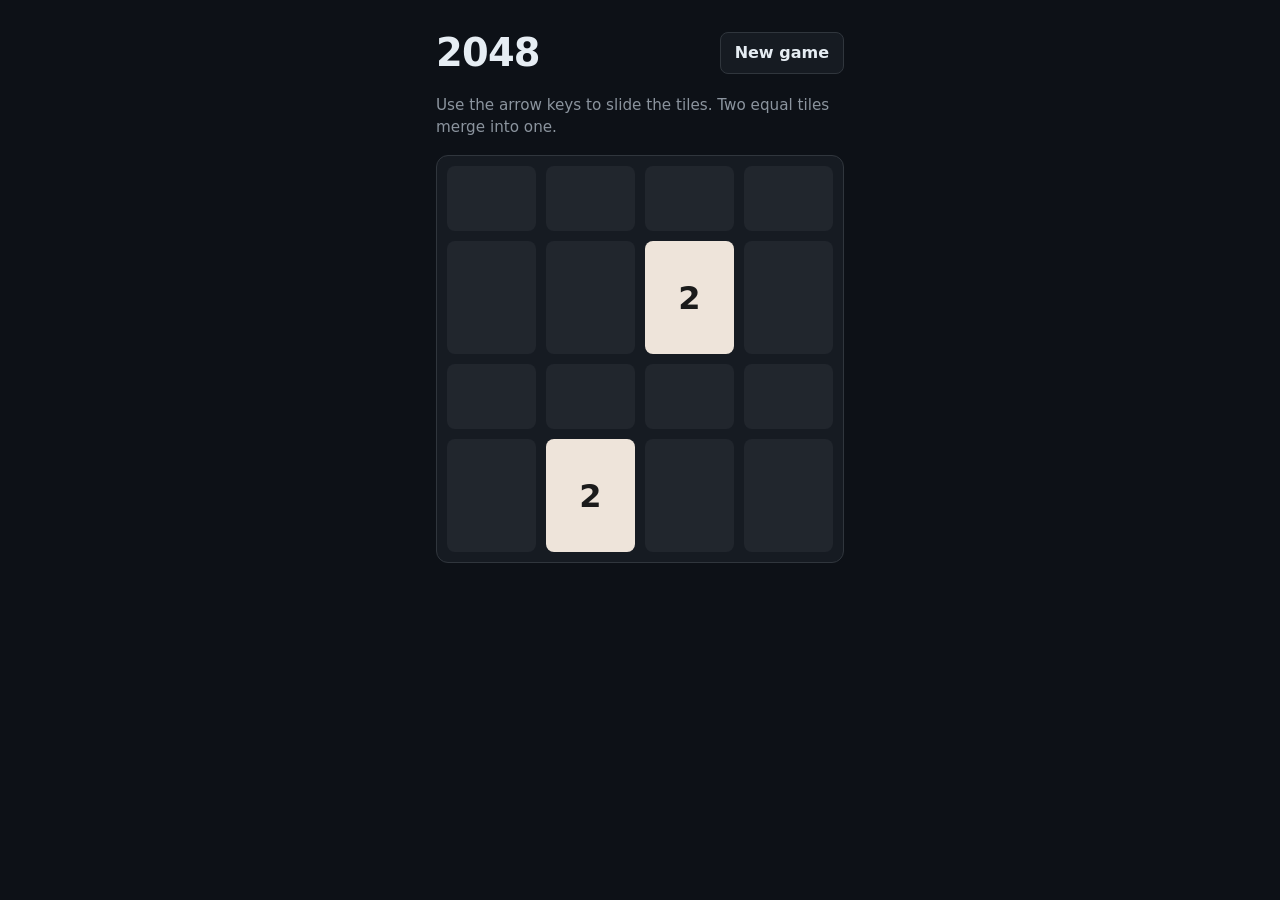
==== 2048/index.html @ 6b9ceb21 "2048: board, slide and merge rules, arrow key play" ====
<!doctype html>
<html lang="en" dir="ltr">
<head>
  <meta charset="utf-8">
  <meta name="viewport" content="width=device-width, initial-scale=1">
  <title>2048</title>
  <meta name="description" content="Slide numbered tiles around a 4x4 board and merge equal ones until you reach 2048.">
  <link rel="stylesheet" href="style.css">
</head>
<body>
  <main class="game">
    <header class="top">
      <h1>2048</h1>
      <div class="actions">
        <button id="new-game" type="button">New game</button>
      </div>
    </header>
    <p class="help" id="help">Use the arrow keys to slide the tiles. Two equal tiles merge into one.</p>
    <div id="board" class="board" tabindex="0" role="group" aria-label="Game board" aria-describedby="help"></div>
  </main>
  <script src="rules.js"></script>
  <script src="main.js"></script>
</body>
</html>
---- 2048/style.css ----
:root {
  --bg: #0d1117;
  --panel: #161b22;
  --border: #30363d;
  --ink: #e6edf3;
  --muted: #8b949e;
  --accent: #58a6ff;
  --cell: #21262d;
}

* {
  box-sizing: border-box;
}

body {
  margin: 0;
  min-height: 100vh;
  background: var(--bg);
  color: var(--ink);
  font-family: ui-sans-serif, system-ui, -apple-system, "Segoe UI", sans-serif;
  line-height: 1.5;
}

.game {
  width: min(100%, 440px);
  margin: 0 auto;
  padding: 24px 16px 40px;
}

.top {
  display: flex;
  align-items: center;
  justify-content: space-between;
  gap: 12px;
  flex-wrap: wrap;
}

h1 {
  margin: 0;
  font-size: 2.4rem;
  letter-spacing: -0.02em;
}

.actions {
  display: flex;
  gap: 8px;
}

button {
  font: inherit;
  font-weight: 600;
  color: var(--ink);
  background: var(--panel);
  border: 1px solid var(--border);
  border-radius: 8px;
  padding: 8px 14px;
  cursor: pointer;
}

button:hover {
  border-color: var(--accent);
}

button:focus-visible,
.board:focus-visible {
  outline: 3px solid var(--accent);
  outline-offset: 3px;
}

.help {
  color: var(--muted);
  margin: 12px 0 16px;
  font-size: 0.95rem;
}

.board {
  display: grid;
  grid-template-columns: repeat(4, 1fr);
  gap: 10px;
  padding: 10px;
  background: var(--panel);
  border: 1px solid var(--border);
  border-radius: 12px;
  aspect-ratio: 1;
  width: 100%;
}

.tile {
  display: flex;
  align-items: center;
  justify-content: center;
  border-radius: 8px;
  background: var(--cell);
  font-weight: 700;
  font-size: clamp(1.1rem, 7vw, 2rem);
  color: #1b1b1b;
}

.tile-2 { background: #eee4da; }
.tile-4 { background: #ede0c8; }
.tile-8 { background: #f2b179; color: #fff; }
.tile-16 { background: #f59563; color: #fff; }
.tile-32 { background: #f67c5f; color: #fff; }
.tile-64 { background: #f65e3b; color: #fff; }
.tile-128 { background: #edcf72; color: #fff; font-size: clamp(1rem, 6vw, 1.7rem); }
.tile-256 { background: #edcc61; color: #fff; font-size: clamp(1rem, 6vw, 1.7rem); }
.tile-512 { background: #edc850; color: #fff; font-size: clamp(1rem, 6vw, 1.7rem); }
.tile-1024 { background: #edc53f; color: #fff; font-size: clamp(0.85rem, 5vw, 1.4rem); }
.tile-2048 { background: #edc22e; color: #fff; font-size: clamp(0.85rem, 5vw, 1.4rem); }
.tile-super { background: #3c3a32; color: #fff; font-size: clamp(0.8rem, 4.5vw, 1.2rem); }
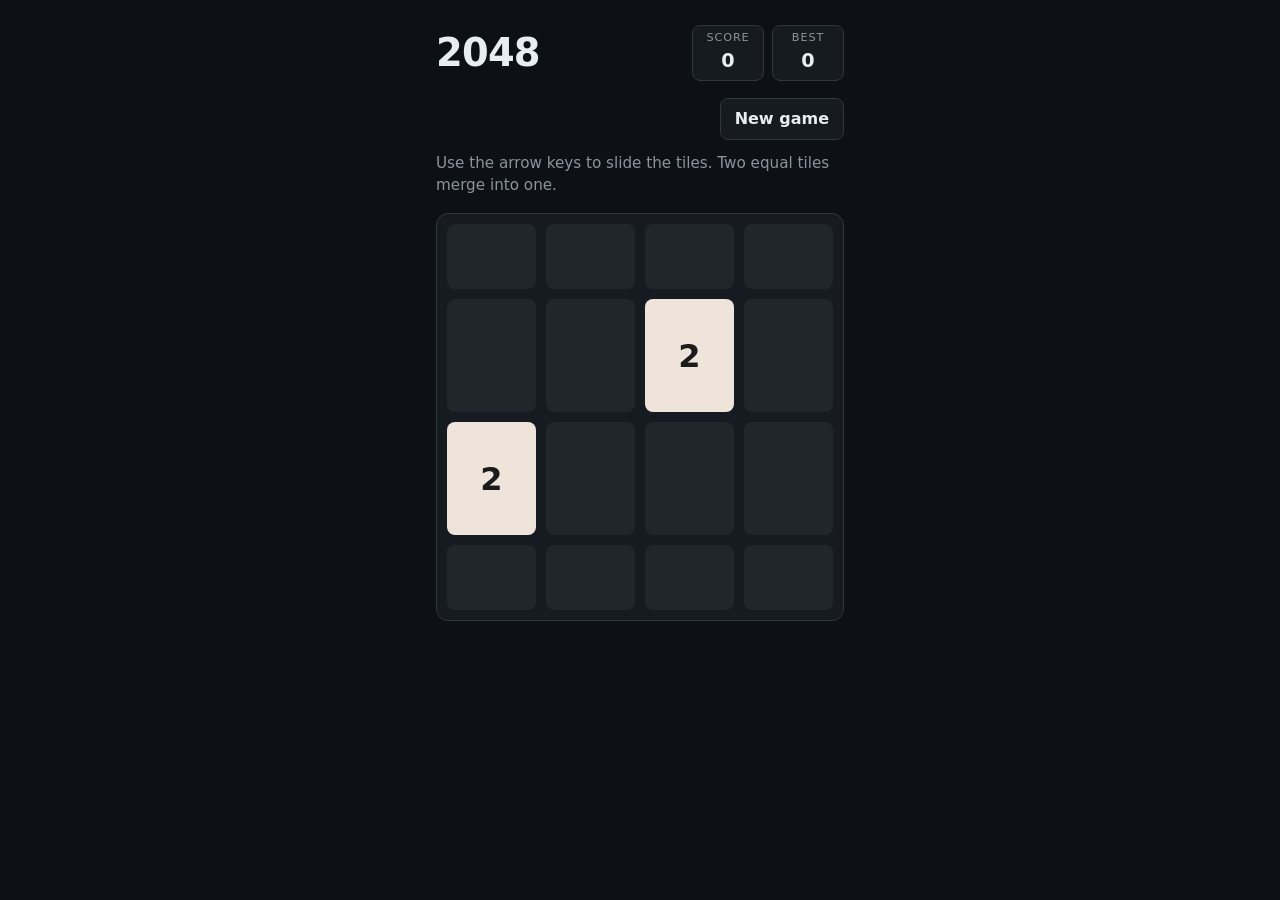
==== commit e78e2ce5: "2048: keep score and store the best score" ====
--- a/2048/index.html
+++ b/2048/index.html
@@ -11,10 +11,16 @@
   <main class="game">
     <header class="top">
       <h1>2048</h1>
+      <div class="scores">
+        <div class="score-box"><span class="label">Score</span><span id="score" class="value">0</span></div>
+        <div class="score-box"><span class="label">Best</span><span id="best" class="value">0</span></div>
+      </div>
+    </header>
+    <div class="bar">
       <div class="actions">
         <button id="new-game" type="button">New game</button>
       </div>
-    </header>
+    </div>
     <p class="help" id="help">Use the arrow keys to slide the tiles. Two equal tiles merge into one.</p>
     <div id="board" class="board" tabindex="0" role="group" aria-label="Game board" aria-describedby="help"></div>
   </main>
--- a/2048/style.css
+++ b/2048/style.css
@@ -39,6 +39,41 @@
   margin: 0;
   font-size: 2.4rem;
   letter-spacing: -0.02em;
+}
+
+.scores {
+  display: flex;
+  gap: 8px;
+}
+
+.score-box {
+  display: flex;
+  flex-direction: column;
+  align-items: center;
+  min-width: 72px;
+  padding: 4px 12px;
+  background: var(--panel);
+  border: 1px solid var(--border);
+  border-radius: 8px;
+}
+
+.score-box .label {
+  font-size: 0.7rem;
+  text-transform: uppercase;
+  letter-spacing: 0.08em;
+  color: var(--muted);
+}
+
+.score-box .value {
+  font-weight: 700;
+  font-size: 1.2rem;
+  font-variant-numeric: tabular-nums;
+}
+
+.bar {
+  display: flex;
+  justify-content: flex-end;
+  margin-top: 16px;
 }
 
 .actions {
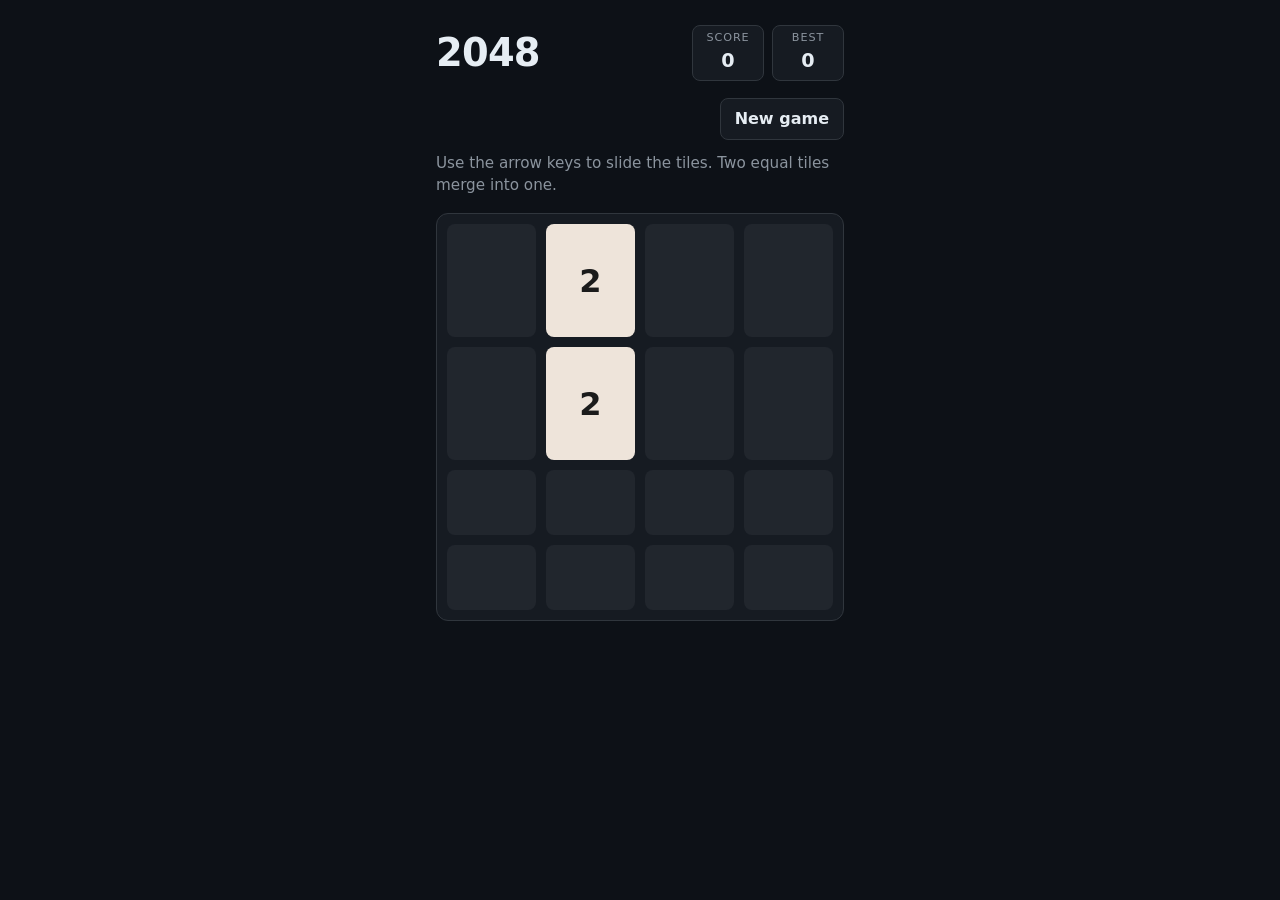
==== commit c4094648: "2048: detect the 2048 tile and the end of the game" ====
--- a/2048/index.html
+++ b/2048/index.html
@@ -22,7 +22,17 @@
       </div>
     </div>
     <p class="help" id="help">Use the arrow keys to slide the tiles. Two equal tiles merge into one.</p>
-    <div id="board" class="board" tabindex="0" role="group" aria-label="Game board" aria-describedby="help"></div>
+    <div class="board-wrap">
+      <div id="board" class="board" tabindex="0" role="group" aria-label="Game board" aria-describedby="help"></div>
+      <div id="overlay" class="overlay" hidden>
+        <p id="overlay-text" class="overlay-text"></p>
+        <div class="overlay-actions">
+          <button id="keep-going" type="button">Keep going</button>
+          <button id="try-again" type="button">New game</button>
+        </div>
+      </div>
+    </div>
+    <p id="status" class="status" role="status" aria-live="polite"></p>
   </main>
   <script src="rules.js"></script>
   <script src="main.js"></script>
--- a/2048/style.css
+++ b/2048/style.css
@@ -143,3 +143,45 @@
 .tile-1024 { background: #edc53f; color: #fff; font-size: clamp(0.85rem, 5vw, 1.4rem); }
 .tile-2048 { background: #edc22e; color: #fff; font-size: clamp(0.85rem, 5vw, 1.4rem); }
 .tile-super { background: #3c3a32; color: #fff; font-size: clamp(0.8rem, 4.5vw, 1.2rem); }
+
+.board-wrap {
+  position: relative;
+}
+
+.overlay {
+  position: absolute;
+  inset: 0;
+  display: flex;
+  flex-direction: column;
+  align-items: center;
+  justify-content: center;
+  gap: 16px;
+  padding: 16px;
+  text-align: center;
+  background: rgba(13, 17, 23, 0.82);
+  border-radius: 12px;
+}
+
+.overlay[hidden] {
+  display: none;
+}
+
+.overlay-text {
+  margin: 0;
+  font-size: 1.6rem;
+  font-weight: 700;
+}
+
+.overlay-actions {
+  display: flex;
+  gap: 8px;
+  flex-wrap: wrap;
+  justify-content: center;
+}
+
+.status {
+  min-height: 1.5em;
+  margin: 12px 0 0;
+  color: var(--muted);
+  text-align: center;
+}
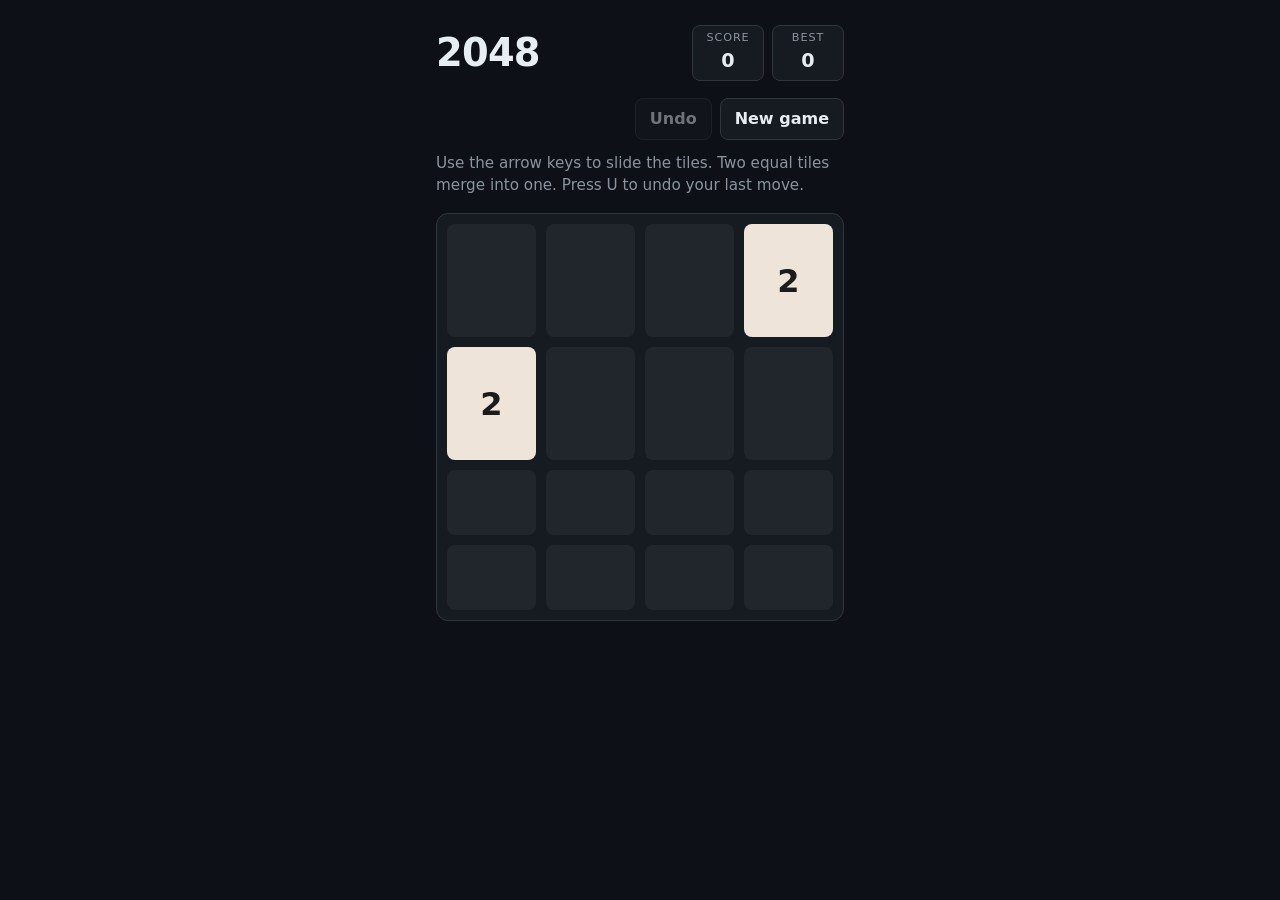
==== commit c368d43d: "2048: undo the last move with the button or U" ====
--- a/2048/index.html
+++ b/2048/index.html
@@ -18,10 +18,11 @@
     </header>
     <div class="bar">
       <div class="actions">
+        <button id="undo" type="button" disabled>Undo</button>
         <button id="new-game" type="button">New game</button>
       </div>
     </div>
-    <p class="help" id="help">Use the arrow keys to slide the tiles. Two equal tiles merge into one.</p>
+    <p class="help" id="help">Use the arrow keys to slide the tiles. Two equal tiles merge into one. Press U to undo your last move.</p>
     <div class="board-wrap">
       <div id="board" class="board" tabindex="0" role="group" aria-label="Game board" aria-describedby="help"></div>
       <div id="overlay" class="overlay" hidden>
--- a/2048/style.css
+++ b/2048/style.css
@@ -92,8 +92,13 @@
   cursor: pointer;
 }
 
-button:hover {
+button:hover:not(:disabled) {
   border-color: var(--accent);
+}
+
+button:disabled {
+  opacity: 0.45;
+  cursor: not-allowed;
 }
 
 button:focus-visible,
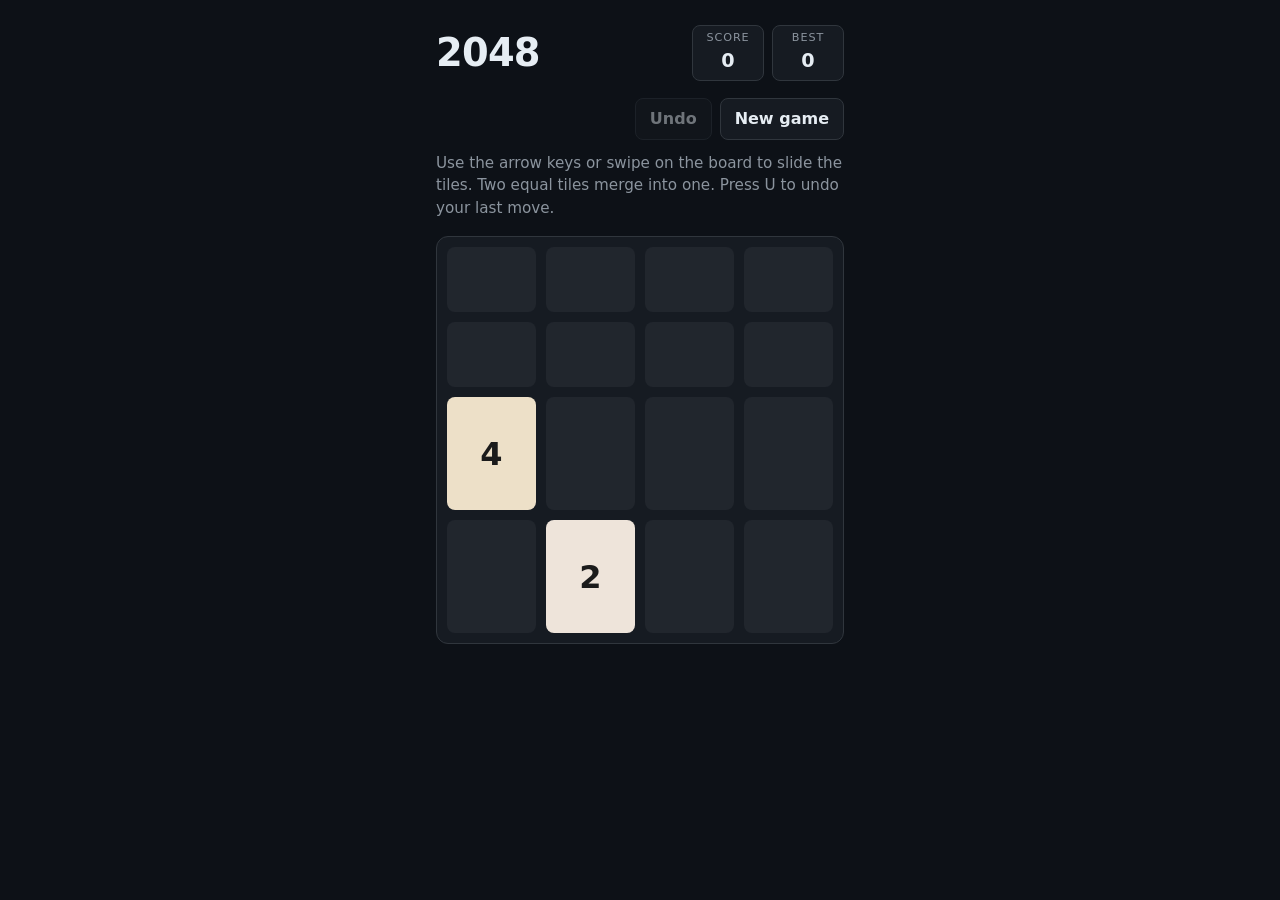
==== commit ef521cc5: "2048: swipe to move on touch screens, tighter layout on small phones" ====
--- a/2048/index.html
+++ b/2048/index.html
@@ -22,7 +22,7 @@
         <button id="new-game" type="button">New game</button>
       </div>
     </div>
-    <p class="help" id="help">Use the arrow keys to slide the tiles. Two equal tiles merge into one. Press U to undo your last move.</p>
+    <p class="help" id="help">Use the arrow keys or swipe on the board to slide the tiles. Two equal tiles merge into one. Press U to undo your last move.</p>
     <div class="board-wrap">
       <div id="board" class="board" tabindex="0" role="group" aria-label="Game board" aria-describedby="help"></div>
       <div id="overlay" class="overlay" hidden>
--- a/2048/style.css
+++ b/2048/style.css
@@ -123,6 +123,9 @@
   border-radius: 12px;
   aspect-ratio: 1;
   width: 100%;
+  touch-action: none;
+  user-select: none;
+  -webkit-user-select: none;
 }
 
 .tile {
@@ -190,3 +193,23 @@
   color: var(--muted);
   text-align: center;
 }
+
+@media (max-width: 400px) {
+  .game {
+    padding: 16px 12px 32px;
+  }
+
+  h1 {
+    font-size: 2rem;
+  }
+
+  .score-box {
+    min-width: 60px;
+    padding: 4px 8px;
+  }
+
+  .board {
+    gap: 8px;
+    padding: 8px;
+  }
+}
